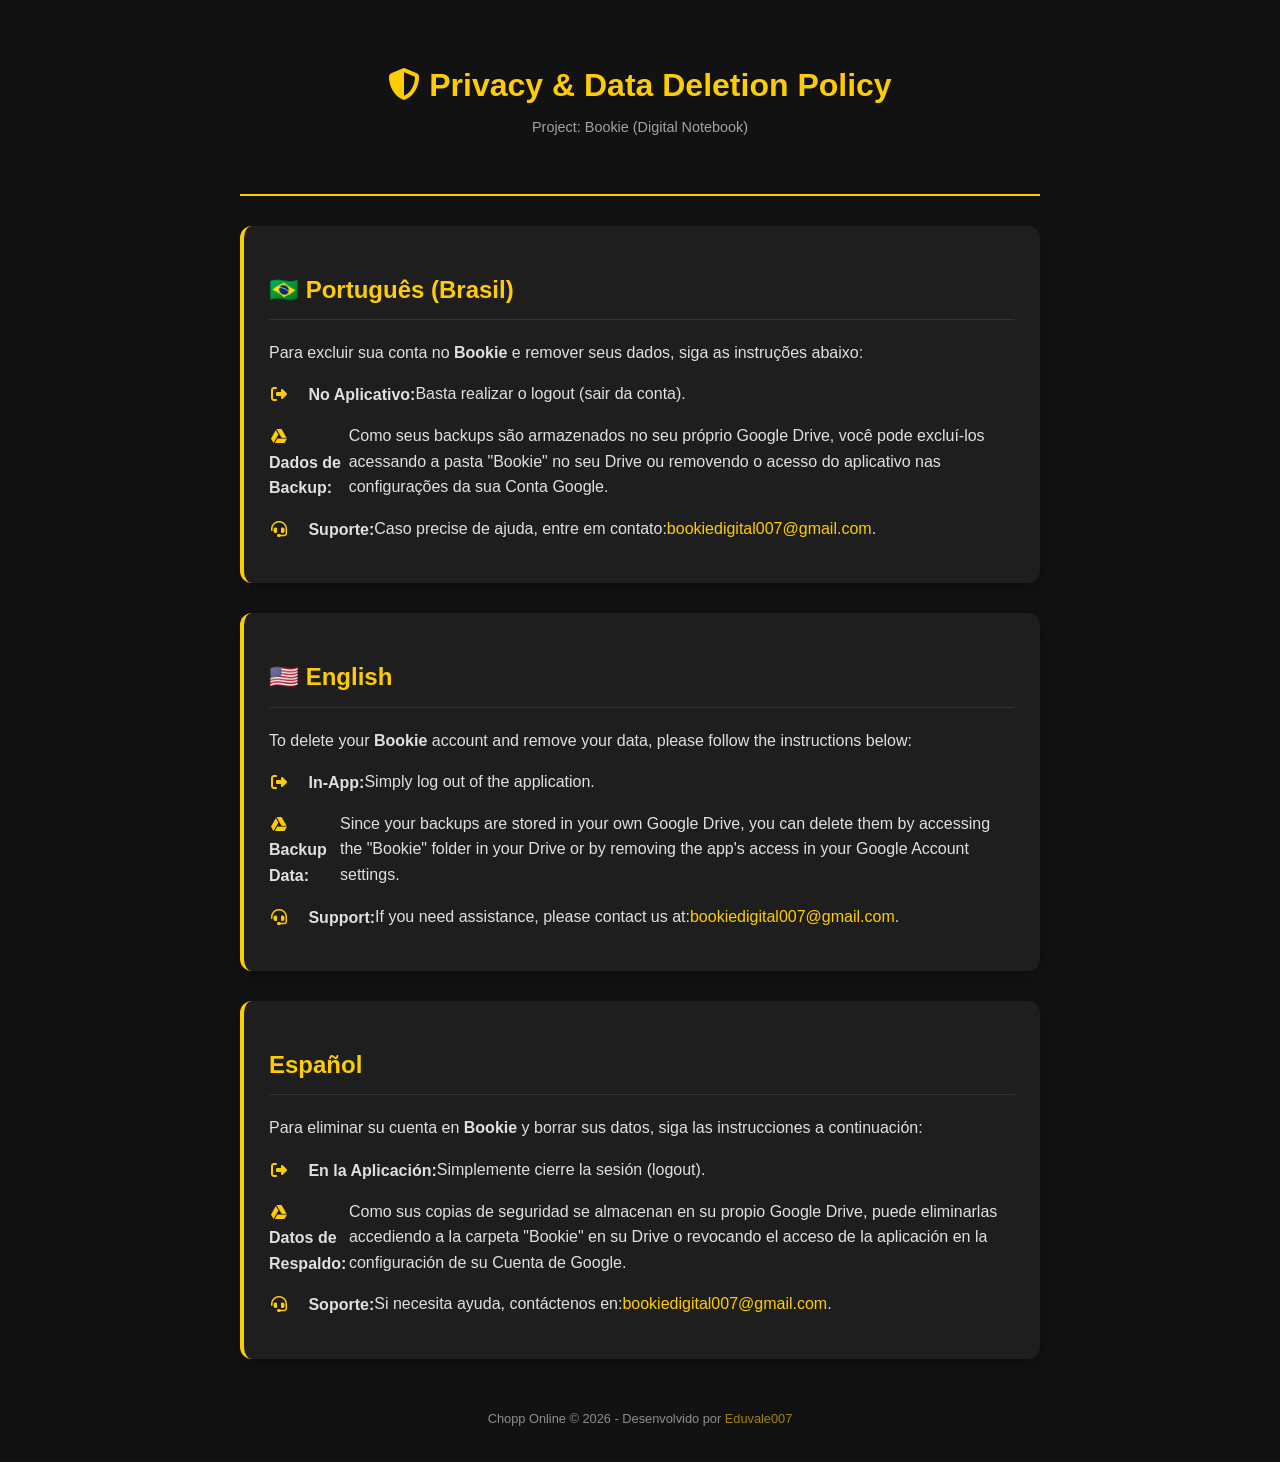
==== index.html @ 46455ee5 "first commit" ====
<!DOCTYPE html>
<html lang="pt-br">
<head>
    <meta charset="UTF-8">
    <meta name="viewport" content="width=device-width, initial-scale=1.0">
    <title>Privacy Policy - Bookie</title>
    <link rel="stylesheet" href="style.css">
    <link rel="stylesheet" href="https://cdnjs.cloudflare.com/ajax/libs/font-awesome/6.5.1/css/all.min.css">
</head>
<body>
    <div class="container">
        <header>
            <h1><i class="fa-solid fa-shield-halved"></i> Privacy & Data Deletion Policy</h1>
            <p class="app-name">Project: Bookie (Digital Notebook)</p>
        </header>

        <main>
            <section class="policy-box">
                <h2><span class="flag">🇧🇷</span> Português (Brasil)</h2>
                <p>Para excluir sua conta no <strong>Bookie</strong> e remover seus dados, siga as instruções abaixo:</p>
                <ul>
                    <li><strong><i class="fa-solid fa-right-from-bracket"></i> No Aplicativo:</strong> Basta realizar o logout (sair da conta).</li>
                    <li><strong><i class="fa-brands fa-google-drive"></i> Dados de Backup:</strong> Como seus backups são armazenados no seu próprio Google Drive, você pode excluí-los acessando a pasta "Bookie" no seu Drive ou removendo o acesso do aplicativo nas configurações da sua Conta Google.</li>
                    <li><strong><i class="fa-solid fa-headset"></i> Suporte:</strong> Caso precise de ajuda, entre em contato: <a href="mailto:bookiedigital007@gmail.com">bookiedigital007@gmail.com</a>.</li>
                </ul>
            </section>

            <section class="policy-box">
                <h2><span class="flag">🇺🇸</span> English</h2>
                <p>To delete your <strong>Bookie</strong> account and remove your data, please follow the instructions below:</p>
                <ul>
                    <li><strong><i class="fa-solid fa-right-from-bracket"></i> In-App:</strong> Simply log out of the application.</li>
                    <li><strong><i class="fa-brands fa-google-drive"></i> Backup Data:</strong> Since your backups are stored in your own Google Drive, you can delete them by accessing the "Bookie" folder in your Drive or by removing the app's access in your Google Account settings.</li>
                    <li><strong><i class="fa-solid fa-headset"></i> Support:</strong> If you need assistance, please contact us at: <a href="mailto:bookiedigital007@gmail.com">bookiedigital007@gmail.com</a>.</li>
                </ul>
            </section>

            <section class="policy-box">
                <h2><span class="flag">Español</h2>
                <p>Para eliminar su cuenta en <strong>Bookie</strong> y borrar sus datos, siga las instrucciones a continuación:</p>
                <ul>
                    <li><strong><i class="fa-solid fa-right-from-bracket"></i> En la Aplicación:</strong> Simplemente cierre la sesión (logout).</li>
                    <li><strong><i class="fa-brands fa-google-drive"></i> Datos de Respaldo:</strong> Como sus copias de seguridad se almacenan en su propio Google Drive, puede eliminarlas accediendo a la carpeta "Bookie" en su Drive o revocando el acceso de la aplicación en la configuración de su Cuenta de Google.</li>
                    <li><strong><i class="fa-solid fa-headset"></i> Soporte:</strong> Si necesita ayuda, contáctenos en: <a href="mailto:bookiedigital007@gmail.com">bookiedigital007@gmail.com</a>.</li>
                </ul>
            </section>
        </main>

        <footer>
            <p>Chopp Online &copy; 2026 - Desenvolvido por <a href="https://eduvale007.github.io/portfolio-online/">Eduvale007</a></p>
        </footer>
    </div>
</body>
</html>
---- style.css ----
:root {
    --primary-color: #ffcc00; /* Amarelo do tema Chopp Online */
    --bg-color: #121212;
    --box-bg: #1e1e1e;
    --text-color: #e0e0e0;
}

body {
    font-family: 'Segoe UI', Tahoma, Geneva, Verdana, sans-serif;
    background-color: var(--bg-color);
    color: var(--text-color);
    line-height: 1.6;
    margin: 0;
    padding: 20px;
}

.container {
    max-width: 800px;
    margin: 0 auto;
}

header {
    text-align: center;
    padding: 40px 0;
    border-bottom: 2px solid var(--primary-color);
    margin-bottom: 30px;
}

h1 {
    color: var(--primary-color);
    margin: 0;
}

.app-name {
    font-size: 0.9em;
    opacity: 0.7;
    margin-top: 5px;
}

.policy-box {
    background-color: var(--box-bg);
    padding: 25px;
    border-radius: 12px;
    margin-bottom: 30px;
    border-left: 4px solid var(--primary-color);
    box-shadow: 0 4px 15px rgba(0,0,0,0.3);
}

h2 {
    color: var(--primary-color);
    border-bottom: 1px solid #333;
    padding-bottom: 10px;
}

ul {
    list-style: none;
    padding: 0;
}

ul li {
    margin-bottom: 15px;
    display: flex;
    align-items: flex-start;
}

ul li i {
    color: var(--primary-color);
    margin-right: 15px;
    margin-top: 5px;
    width: 20px;
    text-align: center;
}

a {
    color: var(--primary-color);
    text-decoration: none;
}

a:hover {
    text-decoration: underline;
}

footer {
    text-align: center;
    margin-top: 50px;
    font-size: 0.8em;
    opacity: 0.6;
}

/* Responsividade para celulares */
@media (max-width: 600px) {
    body { padding: 10px; }
    .policy-box { padding: 15px; }
}
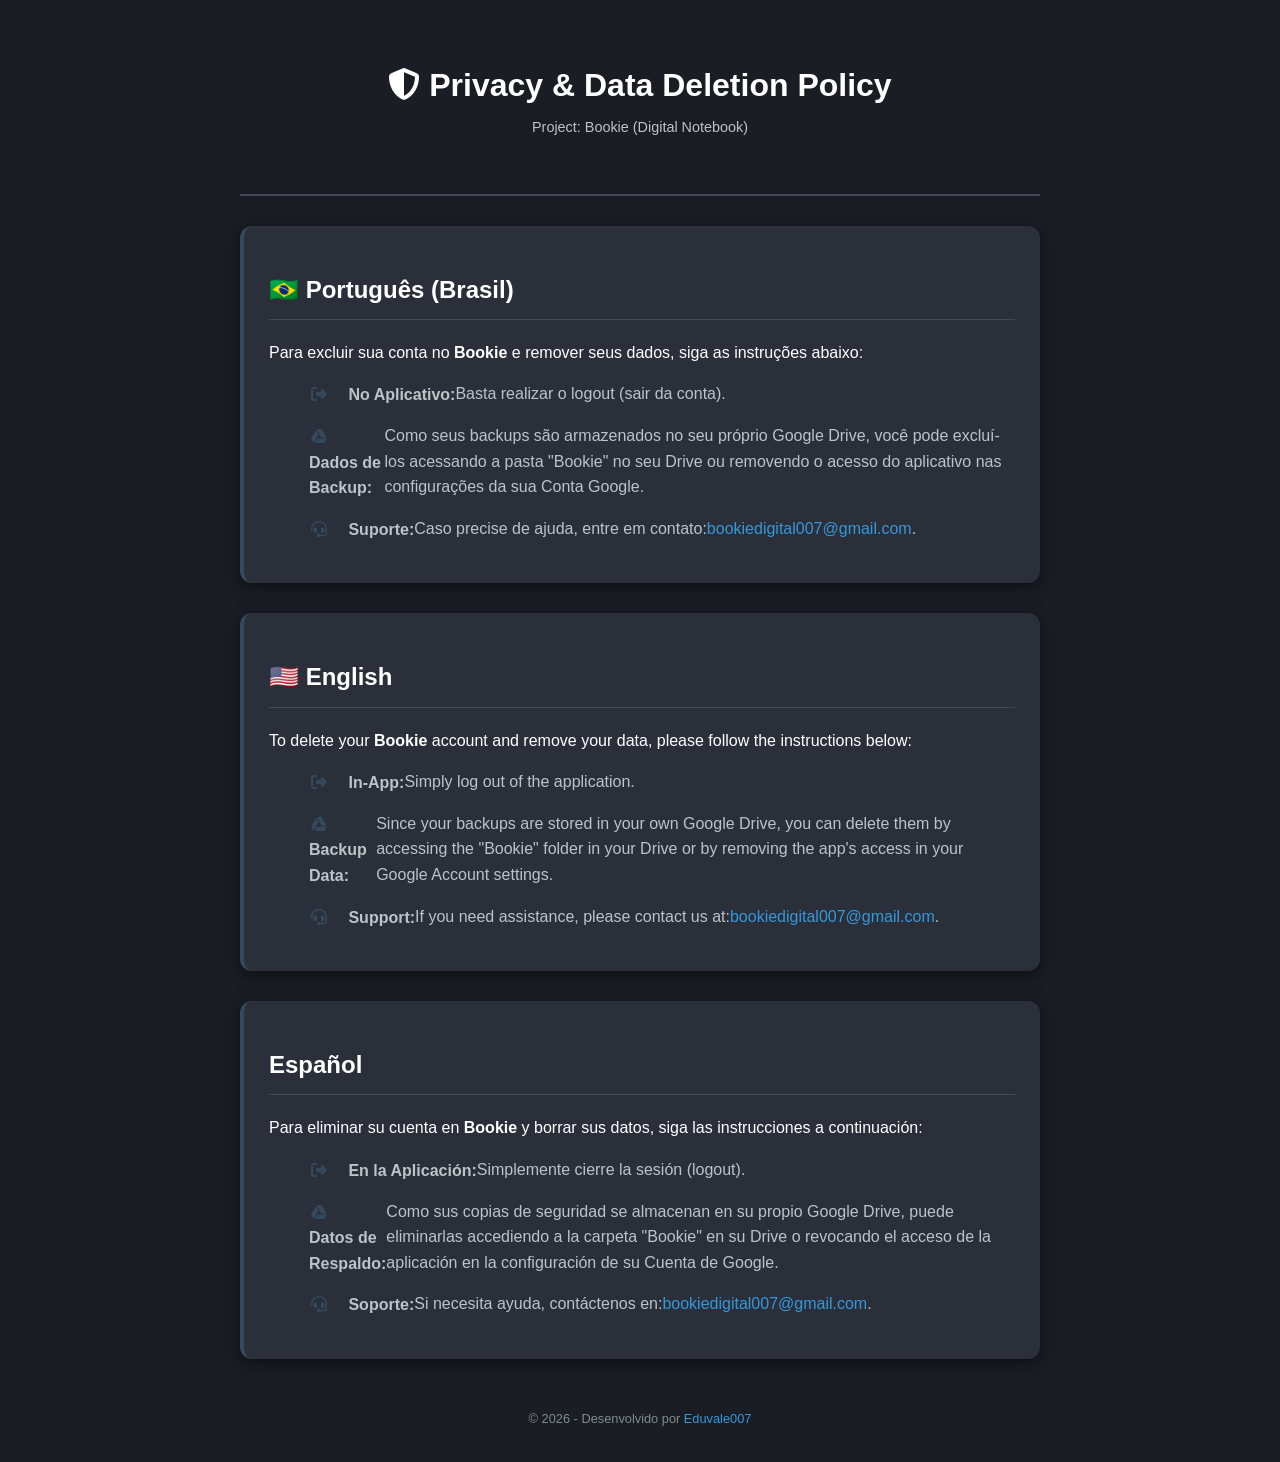
==== commit a4e8cc46: "Fix footer copyright paragraph formatting" ====
--- a/index.html
+++ b/index.html
@@ -47,8 +47,8 @@
         </main>
 
         <footer>
-            <p>Chopp Online &copy; 2026 - Desenvolvido por <a href="https://eduvale007.github.io/portfolio-online/">Eduvale007</a></p>
+            <p> &copy; 2026 - Desenvolvido por <a href="https://eduvale007.github.io/portfolio-online/">Eduvale007</a></p>
         </footer>
     </div>
 </body>
-</html>+</html>
--- a/style.css
+++ b/style.css
@@ -1,14 +1,21 @@
 :root {
-    --primary-color: #ffcc00; /* Amarelo do tema Chopp Online */
-    --bg-color: #121212;
-    --box-bg: #1e1e1e;
-    --text-color: #e0e0e0;
+    /* Usando bgHover/bgTag para o destaque (Primary) e as outras para estrutura */
+    --primary-color: #34495E; /* Baseado no bgTag para um destaque sóbrio */
+    --accent-color: #2C3E50;  /* Baseado no bgHover */
+    --bg-color: #1A1D24;      /* bgBody */
+    --box-bg: #2B2F3A;        /* bgSurface */
+    --border-color: #444957;  /* borderColor */
+    
+    /* Cores de Texto */
+    --text-main: #FFFFFF;     /* textPrimary */
+    --text-muted: #BDC3C7;    /* textSecondary */
+    --text-dimmed: #7F8C8D;   /* textMuted */
 }
 
 body {
     font-family: 'Segoe UI', Tahoma, Geneva, Verdana, sans-serif;
     background-color: var(--bg-color);
-    color: var(--text-color);
+    color: var(--text-main);
     line-height: 1.6;
     margin: 0;
     padding: 20px;
@@ -22,18 +29,18 @@
 header {
     text-align: center;
     padding: 40px 0;
-    border-bottom: 2px solid var(--primary-color);
+    border-bottom: 2px solid var(--border-color);
     margin-bottom: 30px;
 }
 
 h1 {
-    color: var(--primary-color);
+    color: var(--text-main);
     margin: 0;
 }
 
 .app-name {
     font-size: 0.9em;
-    opacity: 0.7;
+    color: var(--text-muted); /* Usando textSecondary */
     margin-top: 5px;
 }
 
@@ -43,24 +50,20 @@
     border-radius: 12px;
     margin-bottom: 30px;
     border-left: 4px solid var(--primary-color);
-    box-shadow: 0 4px 15px rgba(0,0,0,0.3);
+    box-shadow: 0 4px 15px rgba(0,0,0,0.5);
 }
 
 h2 {
-    color: var(--primary-color);
-    border-bottom: 1px solid #333;
+    color: var(--text-main);
+    border-bottom: 1px solid var(--border-color);
     padding-bottom: 10px;
-}
-
-ul {
-    list-style: none;
-    padding: 0;
 }
 
 ul li {
     margin-bottom: 15px;
     display: flex;
     align-items: flex-start;
+    color: var(--text-muted);
 }
 
 ul li i {
@@ -72,11 +75,13 @@
 }
 
 a {
-    color: var(--primary-color);
+    color: #3498DB; /* Um tom de azul para links que combine com o tema dark */
     text-decoration: none;
+    transition: color 0.3s ease;
 }
 
 a:hover {
+    color: var(--text-main);
     text-decoration: underline;
 }
 
@@ -84,11 +89,11 @@
     text-align: center;
     margin-top: 50px;
     font-size: 0.8em;
-    opacity: 0.6;
+    color: var(--text-dimmed); /* textMuted */
 }
 
 /* Responsividade para celulares */
 @media (max-width: 600px) {
     body { padding: 10px; }
     .policy-box { padding: 15px; }
-}+}
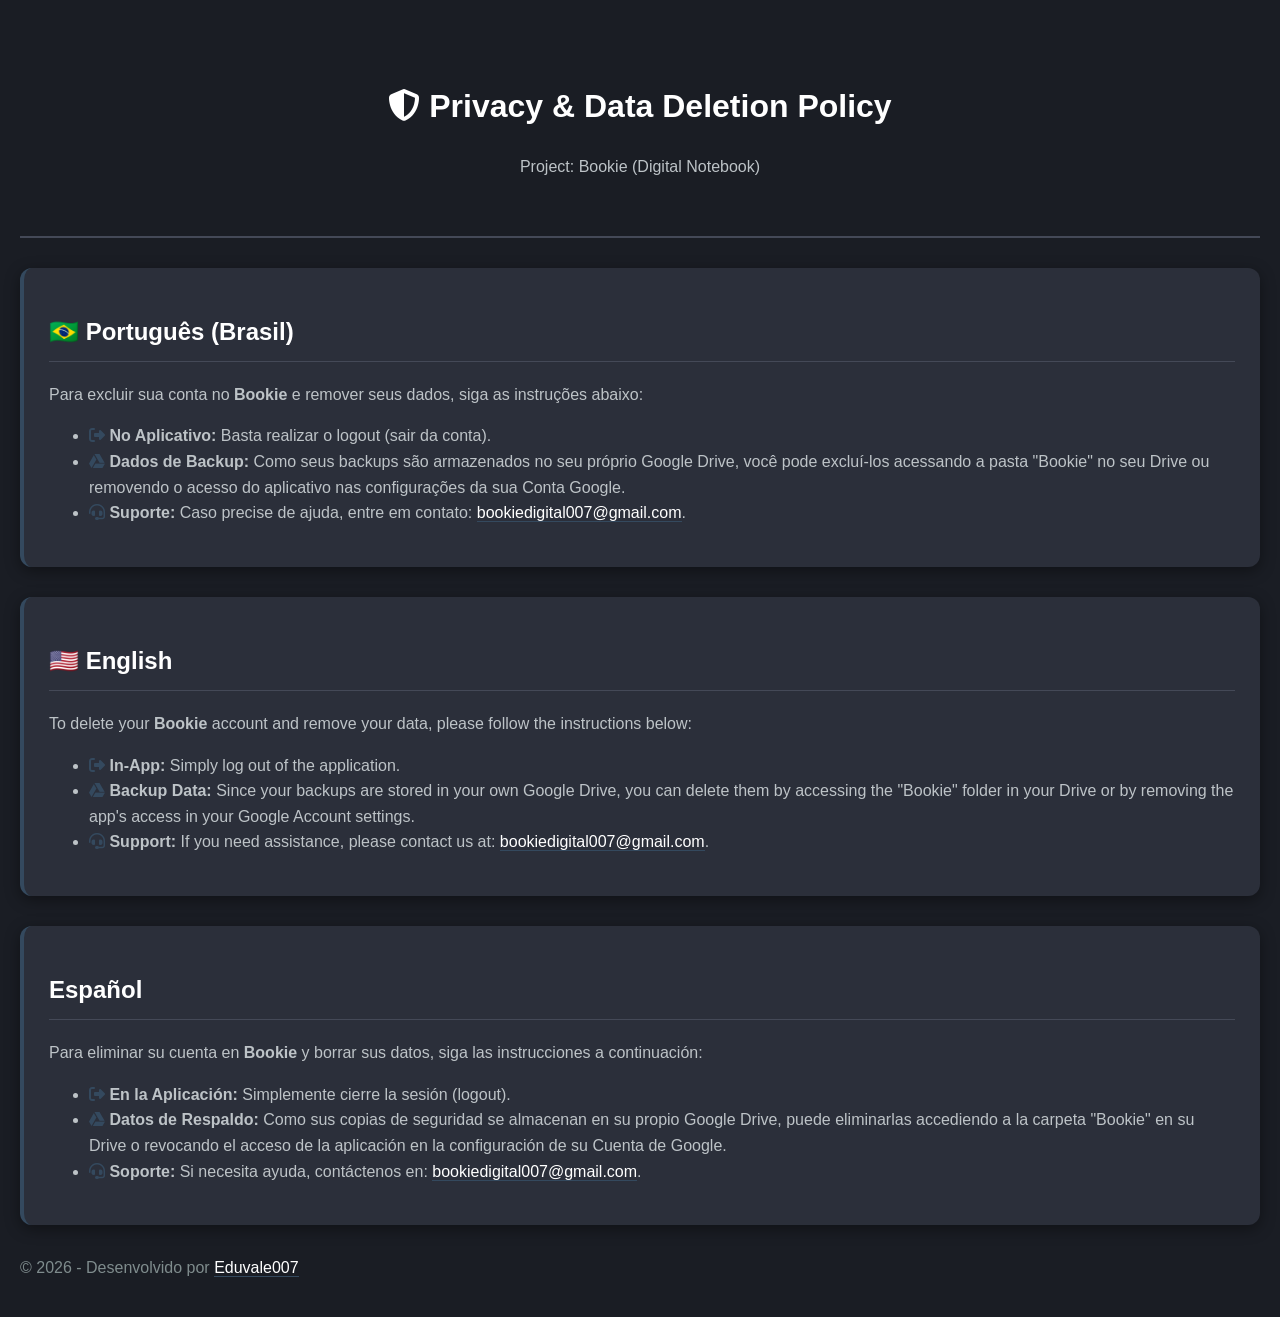
==== commit b5599052: "Fix footer copyright paragraph formatting" ====
--- a/index.html
+++ b/index.html
@@ -47,7 +47,7 @@
         </main>
 
         <footer>
-            <p> &copy; 2026 - Desenvolvido por <a href="https://eduvale007.github.io/portfolio-online/">Eduvale007</a></p>
+            <p>&copy; 2026 - Desenvolvido por <a href="https://eduvale007.github.io/portfolio-online/">Eduvale007</a></p>
         </footer>
     </div>
 </body>
--- a/style.css
+++ b/style.css
@@ -1,99 +1,65 @@
 :root {
-    /* Usando bgHover/bgTag para o destaque (Primary) e as outras para estrutura */
-    --primary-color: #34495E; /* Baseado no bgTag para um destaque sóbrio */
-    --accent-color: #2C3E50;  /* Baseado no bgHover */
-    --bg-color: #1A1D24;      /* bgBody */
-    --box-bg: #2B2F3A;        /* bgSurface */
+    /* --- SEU MAPEAMENTO DE CORES --- */
+    --bg-body: #1A1D24;       /* bgBody */
+    --bg-sidebar: #1A2533;    /* bgSidebar */
+    --bg-surface: #2B2F3A;    /* bgSurface */
+    --bg-hover: #2C3E50;      /* bgHover */
+    --bg-tag: #34495E;        /* bgTag */
     --border-color: #444957;  /* borderColor */
     
-    /* Cores de Texto */
-    --text-main: #FFFFFF;     /* textPrimary */
-    --text-muted: #BDC3C7;    /* textSecondary */
-    --text-dimmed: #7F8C8D;   /* textMuted */
+    /* --- TEXTOS --- */
+    --text-primary: #FFFFFF;      /* textPrimary */
+    --text-secondary: #BDC3C7;    /* textSecondary */
+    --text-muted: #7F8C8D;        /* textMuted */
+    
+    /* Substituindo o Amarelo pelo tom de destaque da sua paleta */
+    --accent-color: var(--bg-tag); 
 }
 
 body {
     font-family: 'Segoe UI', Tahoma, Geneva, Verdana, sans-serif;
-    background-color: var(--bg-color);
-    color: var(--text-main);
+    background-color: var(--bg-body);
+    color: var(--text-secondary); /* Texto padrão levemente cinza */
     line-height: 1.6;
     margin: 0;
     padding: 20px;
 }
 
-.container {
-    max-width: 800px;
-    margin: 0 auto;
-}
-
 header {
     text-align: center;
     padding: 40px 0;
-    border-bottom: 2px solid var(--border-color);
+    border-bottom: 2px solid var(--border-color); /* Sai o amarelo, entra sua borda */
     margin-bottom: 30px;
 }
 
-h1 {
-    color: var(--text-main);
-    margin: 0;
-}
-
-.app-name {
-    font-size: 0.9em;
-    color: var(--text-muted); /* Usando textSecondary */
-    margin-top: 5px;
+h1, h2 {
+    color: var(--text-primary); /* Títulos em branco puro */
 }
 
 .policy-box {
-    background-color: var(--box-bg);
+    background-color: var(--bg-surface); /* Cinza médio da sua paleta */
     padding: 25px;
     border-radius: 12px;
     margin-bottom: 30px;
-    border-left: 4px solid var(--primary-color);
-    box-shadow: 0 4px 15px rgba(0,0,0,0.5);
+    border-left: 4px solid var(--accent-color); /* Destaque lateral com bgTag */
+    box-shadow: 0 4px 15px rgba(0,0,0,0.4);
 }
 
 h2 {
-    color: var(--text-main);
     border-bottom: 1px solid var(--border-color);
     padding-bottom: 10px;
 }
 
-ul li {
-    margin-bottom: 15px;
-    display: flex;
-    align-items: flex-start;
-    color: var(--text-muted);
-}
-
 ul li i {
-    color: var(--primary-color);
-    margin-right: 15px;
-    margin-top: 5px;
-    width: 20px;
-    text-align: center;
+    color: var(--accent-color); /* Ícones agora usam o tom bgTag */
 }
 
 a {
-    color: #3498DB; /* Um tom de azul para links que combine com o tema dark */
+    color: var(--text-primary);
+    border-bottom: 1px solid var(--accent-color);
     text-decoration: none;
-    transition: color 0.3s ease;
-}
-
-a:hover {
-    color: var(--text-main);
-    text-decoration: underline;
 }
 
 footer {
-    text-align: center;
-    margin-top: 50px;
-    font-size: 0.8em;
-    color: var(--text-dimmed); /* textMuted */
+    color: var(--text-muted);
 }
-
-/* Responsividade para celulares */
-@media (max-width: 600px) {
-    body { padding: 10px; }
-    .policy-box { padding: 15px; }
-}
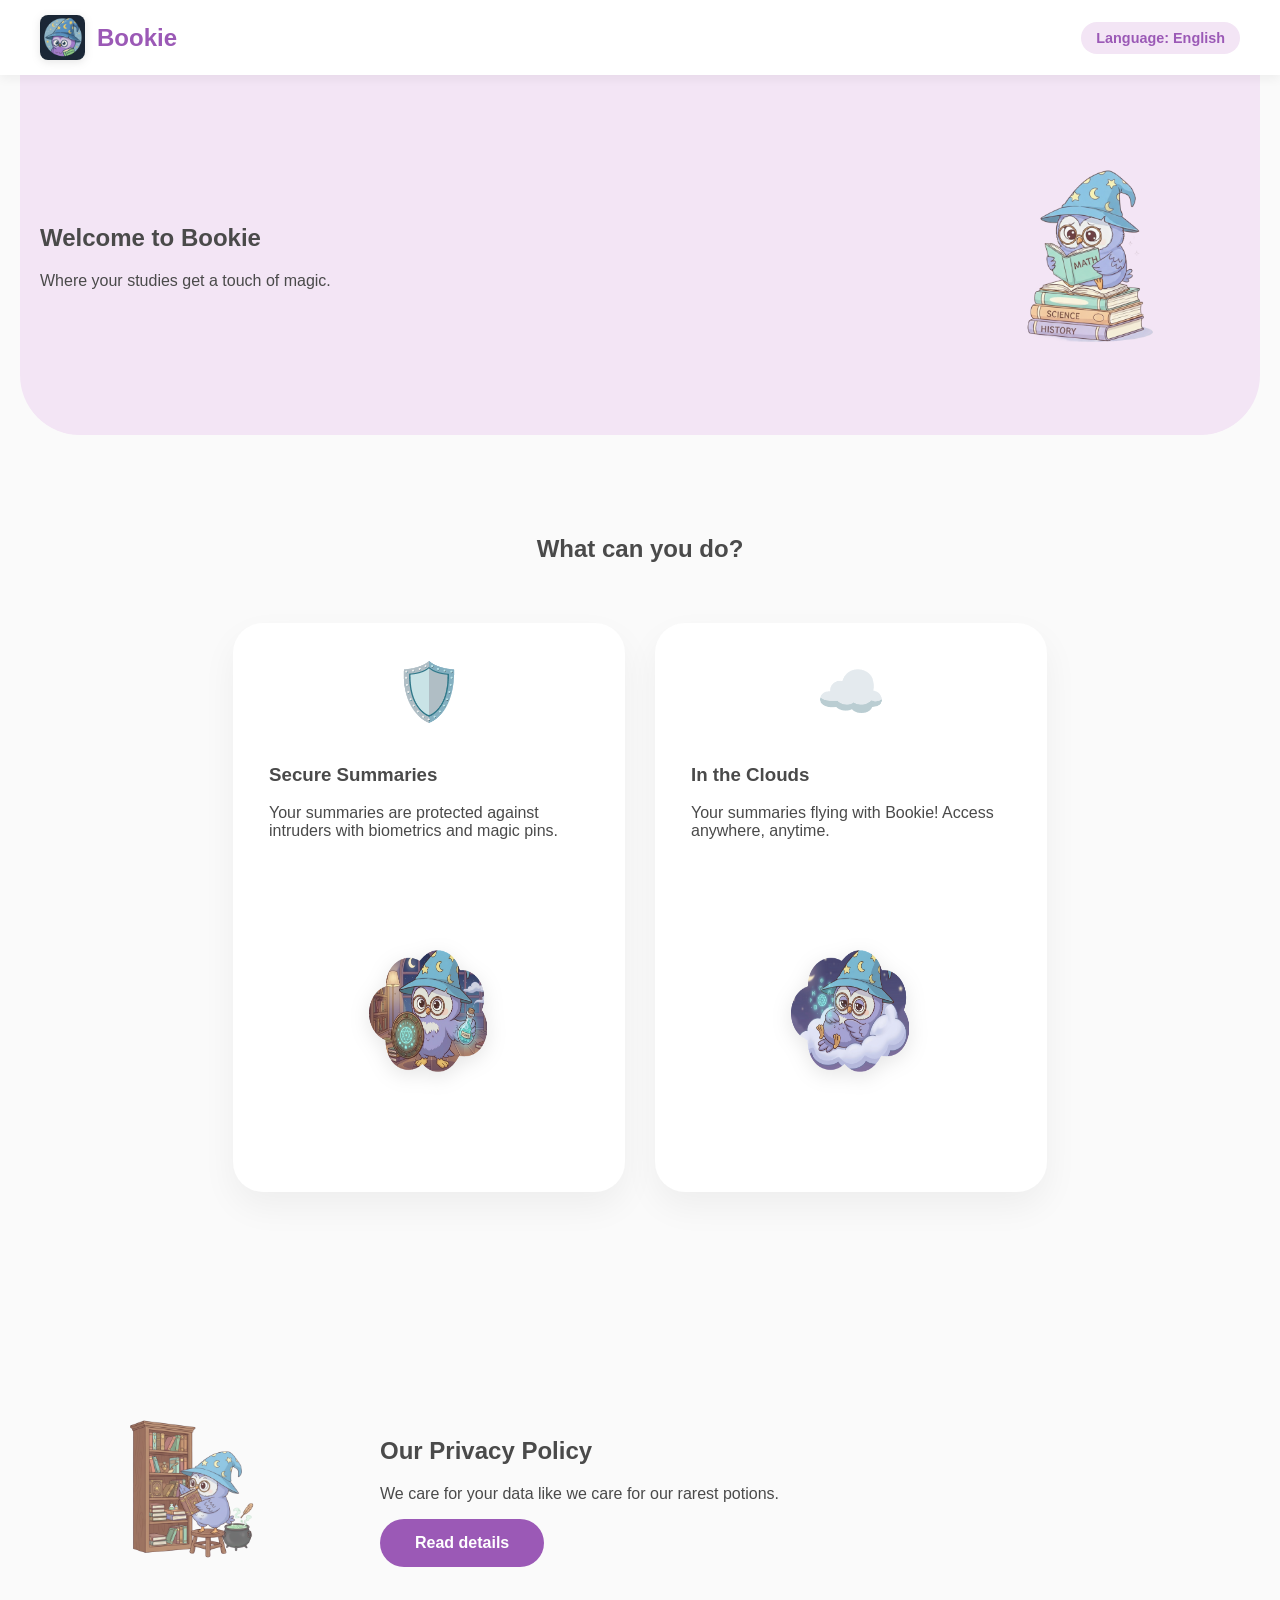
==== commit 630ed7fb: "att geral" ====
--- a/index.html
+++ b/index.html
@@ -3,52 +3,88 @@
 <head>
     <meta charset="UTF-8">
     <meta name="viewport" content="width=device-width, initial-scale=1.0">
-    <title>Privacy Policy - Bookie</title>
+    <title>Bookie</title>
     <link rel="stylesheet" href="style.css">
-    <link rel="stylesheet" href="https://cdnjs.cloudflare.com/ajax/libs/font-awesome/6.5.1/css/all.min.css">
+    <link rel="stylesheet" href="https://cdnjs.cloudflare.com/ajax/libs/font-awesome/6.0.0/css/all.min.css">
 </head>
 <body>
-    <div class="container">
-        <header>
-            <h1><i class="fa-solid fa-shield-halved"></i> Privacy & Data Deletion Policy</h1>
-            <p class="app-name">Project: Bookie (Digital Notebook)</p>
-        </header>
 
-        <main>
-            <section class="policy-box">
-                <h2><span class="flag">🇧🇷</span> Português (Brasil)</h2>
-                <p>Para excluir sua conta no <strong>Bookie</strong> e remover seus dados, siga as instruções abaixo:</p>
+ <header>
+    <a href="#" class="logo-link">
+        <div class="logo-container">
+            <img src="images/icon.png" alt="Bookie Logo" class="logo-img">
+            <span class="logo-text">Bookie</span>
+        </div>
+    </a>
+    <nav>
+        <span id="lang-indicator" class="badge">Detectando idioma...</span>
+    </nav>
+</header>
+
+    <main>
+        <section class="hero container-flex">
+            <div class="text-content">
+                <h1 data-i18n="welcome_title">Bem-vindo ao Bookie</h1>
+                <p data-i18n="welcome_subtitle">Onde seus estudos ganham um toque de magia.</p>
+            </div>
+            <div class="mascot-container">
+                <img src="images/bookie-welcome.png" alt="Bookie" class="mascot-img">
+            </div>
+        </section>
+
+        <section class="features">
+            <h2 data-i18n="features_title">O que é possível fazer?</h2>
+            <div class="grid">
+                <div class="card container-flex-vertical">
+                    <span class="icon">🛡️</span>
+                    <div class="text-content">
+                        <h3 data-i18n="security_title">Resumos Seguros</h3>
+                        <p data-i18n="security_desc">Seus resumos estão protegidos contra invasores com biometria e pins mágicos.</p>
+                    </div>
+                    <div class="mascot-container">
+                        <img src="images/bookie-shild.png" alt="Bookie Guarda" class="mascot-img-small">
+                    </div>
+                </div>
+                <div class="card container-flex-vertical">
+                    <span class="icon">☁️</span>
+                    <div class="text-content">
+                        <h3 data-i18n="cloud_title">Nas Nuvens</h3>
+                        <p data-i18n="cloud_desc">Seus resumos voando com o Bookie! Acesse de qualquer lugar.</p>
+                    </div>
+                    <div class="mascot-container">
+                        <img src="images/bookie-cloud.png" alt="Bookie Voando" class="mascot-img-small">
+                    </div>
+                </div>
+            </div>
+        </section>
+
+        <section class="privacy container-flex reverse">
+            <div class="text-content">
+                <h2 data-i18n="privacy_title">Nossa Política de Privacidade</h2>
+                <p data-i18n="privacy_desc">Cuidamos dos seus dados como cuidamos das nossas poções mais raras.</p>
+                <a href="#" id="open-privacy" class="btn" data-i18n="privacy_btn">Ler detalhes</a>
+            </div>
+            <div class="mascot-container">
+                <img src="images/bookie-lendo.png" alt="Bookie Poção" class="mascot-img">
+            </div>
+        </section>
+    </main>
+
+    <div id="privacy-modal" class="modal">
+        <div class="modal-content policy-box">
+            <span class="close-btn">&times;</span>
+            <div class="text-content">
+                <h2><span class="flag" id="flag-icon">🇧🇷</span> <span data-i18n="policy_lang">Português</span></h2>
+                <p data-i18n="delete_account_instr">Para excluir sua conta e remover seus dados, siga as instruções:</p>
                 <ul>
-                    <li><strong><i class="fa-solid fa-right-from-bracket"></i> No Aplicativo:</strong> Basta realizar o logout (sair da conta).</li>
-                    <li><strong><i class="fa-brands fa-google-drive"></i> Dados de Backup:</strong> Como seus backups são armazenados no seu próprio Google Drive, você pode excluí-los acessando a pasta "Bookie" no seu Drive ou removendo o acesso do aplicativo nas configurações da sua Conta Google.</li>
-                    <li><strong><i class="fa-solid fa-headset"></i> Suporte:</strong> Caso precise de ajuda, entre em contato: <a href="mailto:bookiedigital007@gmail.com">bookiedigital007@gmail.com</a>.</li>
+                    <li><i class="fa-solid fa-right-from-bracket"></i> <strong data-i18n="app_label">App:</strong> <span data-i18n="app_desc">Faça logout.</span></li>
+                    <li><i class="fa-brands fa-google-drive"></i> <strong data-i18n="backup_label">Drive:</strong> <span data-i18n="backup_desc">Exclua a pasta 'Bookie'.</span></li>
+                    <li><i class="fa-solid fa-headset"></i> <strong data-i18n="support_label">Suporte:</strong> <a href="mailto:bookiedigital007@gmail.com">bookiedigital007@gmail.com</a></li>
                 </ul>
-            </section>
+            </div>
+        </div>
+    </div>
 
-            <section class="policy-box">
-                <h2><span class="flag">🇺🇸</span> English</h2>
-                <p>To delete your <strong>Bookie</strong> account and remove your data, please follow the instructions below:</p>
-                <ul>
-                    <li><strong><i class="fa-solid fa-right-from-bracket"></i> In-App:</strong> Simply log out of the application.</li>
-                    <li><strong><i class="fa-brands fa-google-drive"></i> Backup Data:</strong> Since your backups are stored in your own Google Drive, you can delete them by accessing the "Bookie" folder in your Drive or by removing the app's access in your Google Account settings.</li>
-                    <li><strong><i class="fa-solid fa-headset"></i> Support:</strong> If you need assistance, please contact us at: <a href="mailto:bookiedigital007@gmail.com">bookiedigital007@gmail.com</a>.</li>
-                </ul>
-            </section>
-
-            <section class="policy-box">
-                <h2><span class="flag">Español</h2>
-                <p>Para eliminar su cuenta en <strong>Bookie</strong> y borrar sus datos, siga las instrucciones a continuación:</p>
-                <ul>
-                    <li><strong><i class="fa-solid fa-right-from-bracket"></i> En la Aplicación:</strong> Simplemente cierre la sesión (logout).</li>
-                    <li><strong><i class="fa-brands fa-google-drive"></i> Datos de Respaldo:</strong> Como sus copias de seguridad se almacenan en su propio Google Drive, puede eliminarlas accediendo a la carpeta "Bookie" en su Drive o revocando el acceso de la aplicación en la configuración de su Cuenta de Google.</li>
-                    <li><strong><i class="fa-solid fa-headset"></i> Soporte:</strong> Si necesita ayuda, contáctenos en: <a href="mailto:bookiedigital007@gmail.com">bookiedigital007@gmail.com</a>.</li>
-                </ul>
-            </section>
-        </main>
-
-        <footer>
-            <p>&copy; 2026 - Desenvolvido por <a href="https://eduvale007.github.io/portfolio-online/">Eduvale007</a></p>
-        </footer>
-    </div>
+    <script src="script.js"></script>
 </body>
-</html>
+</html>
--- a/style.css
+++ b/style.css
@@ -1,65 +1,293 @@
 :root {
-    /* --- SEU MAPEAMENTO DE CORES --- */
-    --bg-body: #1A1D24;       /* bgBody */
-    --bg-sidebar: #1A2533;    /* bgSidebar */
-    --bg-surface: #2B2F3A;    /* bgSurface */
-    --bg-hover: #2C3E50;      /* bgHover */
-    --bg-tag: #34495E;        /* bgTag */
-    --border-color: #444957;  /* borderColor */
-    
-    /* --- TEXTOS --- */
-    --text-primary: #FFFFFF;      /* textPrimary */
-    --text-secondary: #BDC3C7;    /* textSecondary */
-    --text-muted: #7F8C8D;        /* textMuted */
-    
-    /* Substituindo o Amarelo pelo tom de destaque da sua paleta */
-    --accent-color: var(--bg-tag); 
+    --primary: #9b59b6;
+    --secondary: #f3e5f5;
+    --accent: #ffcb6b;
+    --text: #4a4a4a;
+    --white: #ffffff;
 }
 
 body {
     font-family: 'Segoe UI', Tahoma, Geneva, Verdana, sans-serif;
-    background-color: var(--bg-body);
-    color: var(--text-secondary); /* Texto padrão levemente cinza */
-    line-height: 1.6;
+    background-color: #fafafa;
+    color: var(--text);
     margin: 0;
-    padding: 20px;
-}
-
+    overflow-x: hidden;
+}
+
+/* --- Header & Logo (Correção Anti-Tremor) --- */
 header {
+    padding: 15px 40px;
+    display: flex;
+    justify-content: space-between;
+    align-items: center;
+    background: var(--white);
+    box-shadow: 0 4px 10px rgba(0,0,0,0.05);
+    position: sticky;
+    top: 0;
+    z-index: 100;
+    /* Apenas transições suaves que não tremem no scroll */
+    transition: background-color 0.3s ease, box-shadow 0.3s ease;
+    /* Melhora a performance de renderização */
+    will-change: transform;
+    backface-visibility: hidden;
+}
+
+.logo-link {
+    text-decoration: none;
+    color: inherit;
+    flex-shrink: 1;
+}
+
+.logo-container {
+    display: flex;
+    align-items: center;
+    gap: 12px;
+}
+
+.logo-img {
+    height: 45px;
+    width: auto;
+    object-fit: contain;
+    filter: drop-shadow(0 2px 4px rgba(0,0,0,0.1));
+    border-radius: 8px;
+    /* Transição suave para redimensionamento no mobile */
+    transition: height 0.2s ease-out;
+}
+
+.logo-text {
+    font-size: 1.5rem;
+    font-weight: bold;
+    color: var(--primary);
+}
+
+.badge {
+    background: var(--secondary);
+    color: var(--primary);
+    padding: 8px 15px;
+    border-radius: 20px;
+    font-size: 0.9rem;
+    font-weight: 600;
+    white-space: nowrap;
+}
+
+/* --- Layouts Base --- */
+.container-flex {
+    display: flex;
+    align-items: center;
+    justify-content: center;
+    gap: 40px;
+    padding: 80px 20px;
+    max-width: 1200px;
+    margin: 0 auto;
+}
+
+.container-flex.reverse { flex-direction: row-reverse; }
+
+.text-content { flex: 1; text-align: left; }
+
+section h1, section h2 { text-align: center; margin-bottom: 20px; }
+
+.hero .text-content h1, .hero .text-content p,
+.privacy .text-content h2, .privacy .text-content p { text-align: left; }
+
+/* --- Mascote --- */
+.mascot-container {
+    flex: 0 0 300px;
+    display: flex;
+    justify-content: center;
+}
+
+.mascot-img {
+    max-width: 100%;
+    height: 200px;
+    object-fit: contain;
+    animation: float 4s ease-in-out infinite;
+}
+
+.mascot-img-small {
+    max-width: 120px;
+    height: auto;
+    margin-top: 20px;
+    filter: drop-shadow(0 5px 10px rgba(0,0,0,0.1));
+}
+
+/* --- Seções Específicas --- */
+.hero { 
+    background: var(--secondary); 
+    border-radius: 0 0 60px 60px; 
+}
+
+.features { padding: 80px 20px; }
+
+.grid { 
+    display: flex; 
+    gap: 30px; 
+    justify-content: center; 
+    padding: 40px 0; 
+    flex-wrap: wrap; 
+}
+
+.card {
+    background: var(--white);
+    padding: 35px;
+    border-radius: 30px;
+    box-shadow: 0 15px 35px rgba(0,0,0,0.05);
+    width: 320px;
+    transition: transform 0.3s ease, border-color 0.3s ease;
+    border: 1px solid transparent;
+}
+
+.card:hover { 
+    transform: translateY(-15px); 
+    border-color: var(--secondary);
+}
+
+.card.container-flex-vertical {
+    display: flex;
+    flex-direction: column;
+    align-items: center;
     text-align: center;
-    padding: 40px 0;
-    border-bottom: 2px solid var(--border-color); /* Sai o amarelo, entra sua borda */
-    margin-bottom: 30px;
-}
-
-h1, h2 {
-    color: var(--text-primary); /* Títulos em branco puro */
-}
-
-.policy-box {
-    background-color: var(--bg-surface); /* Cinza médio da sua paleta */
-    padding: 25px;
-    border-radius: 12px;
-    margin-bottom: 30px;
-    border-left: 4px solid var(--accent-color); /* Destaque lateral com bgTag */
-    box-shadow: 0 4px 15px rgba(0,0,0,0.4);
-}
-
-h2 {
-    border-bottom: 1px solid var(--border-color);
-    padding-bottom: 10px;
-}
-
-ul li i {
-    color: var(--accent-color); /* Ícones agora usam o tom bgTag */
-}
-
-a {
-    color: var(--text-primary);
-    border-bottom: 1px solid var(--accent-color);
+}
+
+.icon { font-size: 3.5rem; margin-bottom: 20px; }
+
+/* --- Botões --- */
+.btn {
+    display: inline-block;
+    padding: 15px 35px;
+    background: var(--primary);
+    color: var(--white);
     text-decoration: none;
-}
-
-footer {
-    color: var(--text-muted);
-}
+    border-radius: 50px;
+    font-weight: bold;
+    transition: background 0.3s ease, transform 0.2s ease;
+}
+
+.btn:hover {
+    background: #8e44ad;
+    transform: scale(1.05);
+}
+
+/* --- Modal & Policy Box (Correção Mobile) --- */
+.modal {
+    display: none;
+    position: fixed;
+    z-index: 1001;
+    left: 0; top: 0;
+    width: 100%; height: 100%;
+    background-color: rgba(0, 0, 0, 0.6);
+    backdrop-filter: blur(8px);
+}
+
+.modal-content {
+    background-color: var(--white);
+    margin: 10% auto;
+    width: 90%;
+    max-width: 600px;
+    border-radius: 30px;
+    position: relative;
+    overflow-y: auto;
+    max-height: 85vh;
+    animation: slideUp 0.5s cubic-bezier(0.18, 0.89, 0.32, 1.28);
+}
+
+.policy-box { 
+    padding: 30px; 
+    text-align: left; 
+}
+
+.policy-box h2 { 
+    text-align: left; 
+    color: var(--primary); 
+    font-size: 1.4rem;
+    margin-bottom: 15px;
+}
+
+.policy-box ul { list-style: none; padding: 0; margin-top: 20px; }
+
+.policy-box li {
+    margin-bottom: 25px;
+    display: flex;
+    flex-direction: row;
+    align-items: flex-start;
+    gap: 15px;
+    line-height: 1.5;
+}
+
+.policy-box i { 
+    color: var(--primary); 
+    font-size: 1.2rem; 
+    min-width: 25px; 
+    margin-top: 4px;
+    text-align: center;
+}
+
+.close-btn {
+    position: absolute;
+    right: 20px; top: 15px;
+    font-size: 30px;
+    cursor: pointer;
+    color: #bbb;
+    z-index: 10;
+}
+
+/* --- Animações --- */
+@keyframes float {
+    0%, 100% { transform: translateY(0); }
+    50% { transform: translateY(-15px); }
+}
+
+@keyframes slideUp {
+    from { transform: translateY(100px); opacity: 0; }
+    to { transform: translateY(0); opacity: 1; }
+}
+
+/* --- Responsividade & Correção de Bugs --- */
+@media (max-width: 768px) {
+    header { padding: 15px 20px; }
+    
+    .container-flex, .container-flex.reverse {
+        flex-direction: column-reverse;
+        text-align: center;
+        padding: 40px 20px;
+    }
+
+    .hero .text-content h1, .hero .text-content p,
+    .privacy .text-content h2, .privacy .text-content p { text-align: center; }
+
+    .mascot-container { flex: 0 0 auto; margin-bottom: 30px; }
+    .mascot-img { height: 180px; }
+}
+
+@media (max-width: 480px) {
+    .policy-box { padding: 25px 20px; }
+    .policy-box h2 { font-size: 1.2rem; }
+    .policy-box li { font-size: 0.95rem; gap: 10px; }
+    .modal-content { margin: 15% auto; width: 92%; }
+}
+
+@media (max-width: 400px) {
+    header {
+        padding: 10px 15px;
+        gap: 10px;
+        position: fixed; /* Fixed costuma ser mais estável que sticky no mobile */
+        width: 100%;
+        box-sizing: border-box;
+    }
+
+    .logo-img { height: 35px; }
+    .logo-text { font-size: 1.2rem; }
+    
+    .badge {
+        font-size: 0.75rem;
+        padding: 6px 12px;
+    }
+    
+    /* Compensação para o header fixed não cobrir o topo da página */
+    body { padding-top: 60px; }
+}
+
+@media (max-width: 330px) {
+    header { flex-direction: column; gap: 8px; }
+    body { padding-top: 90px; }
+}
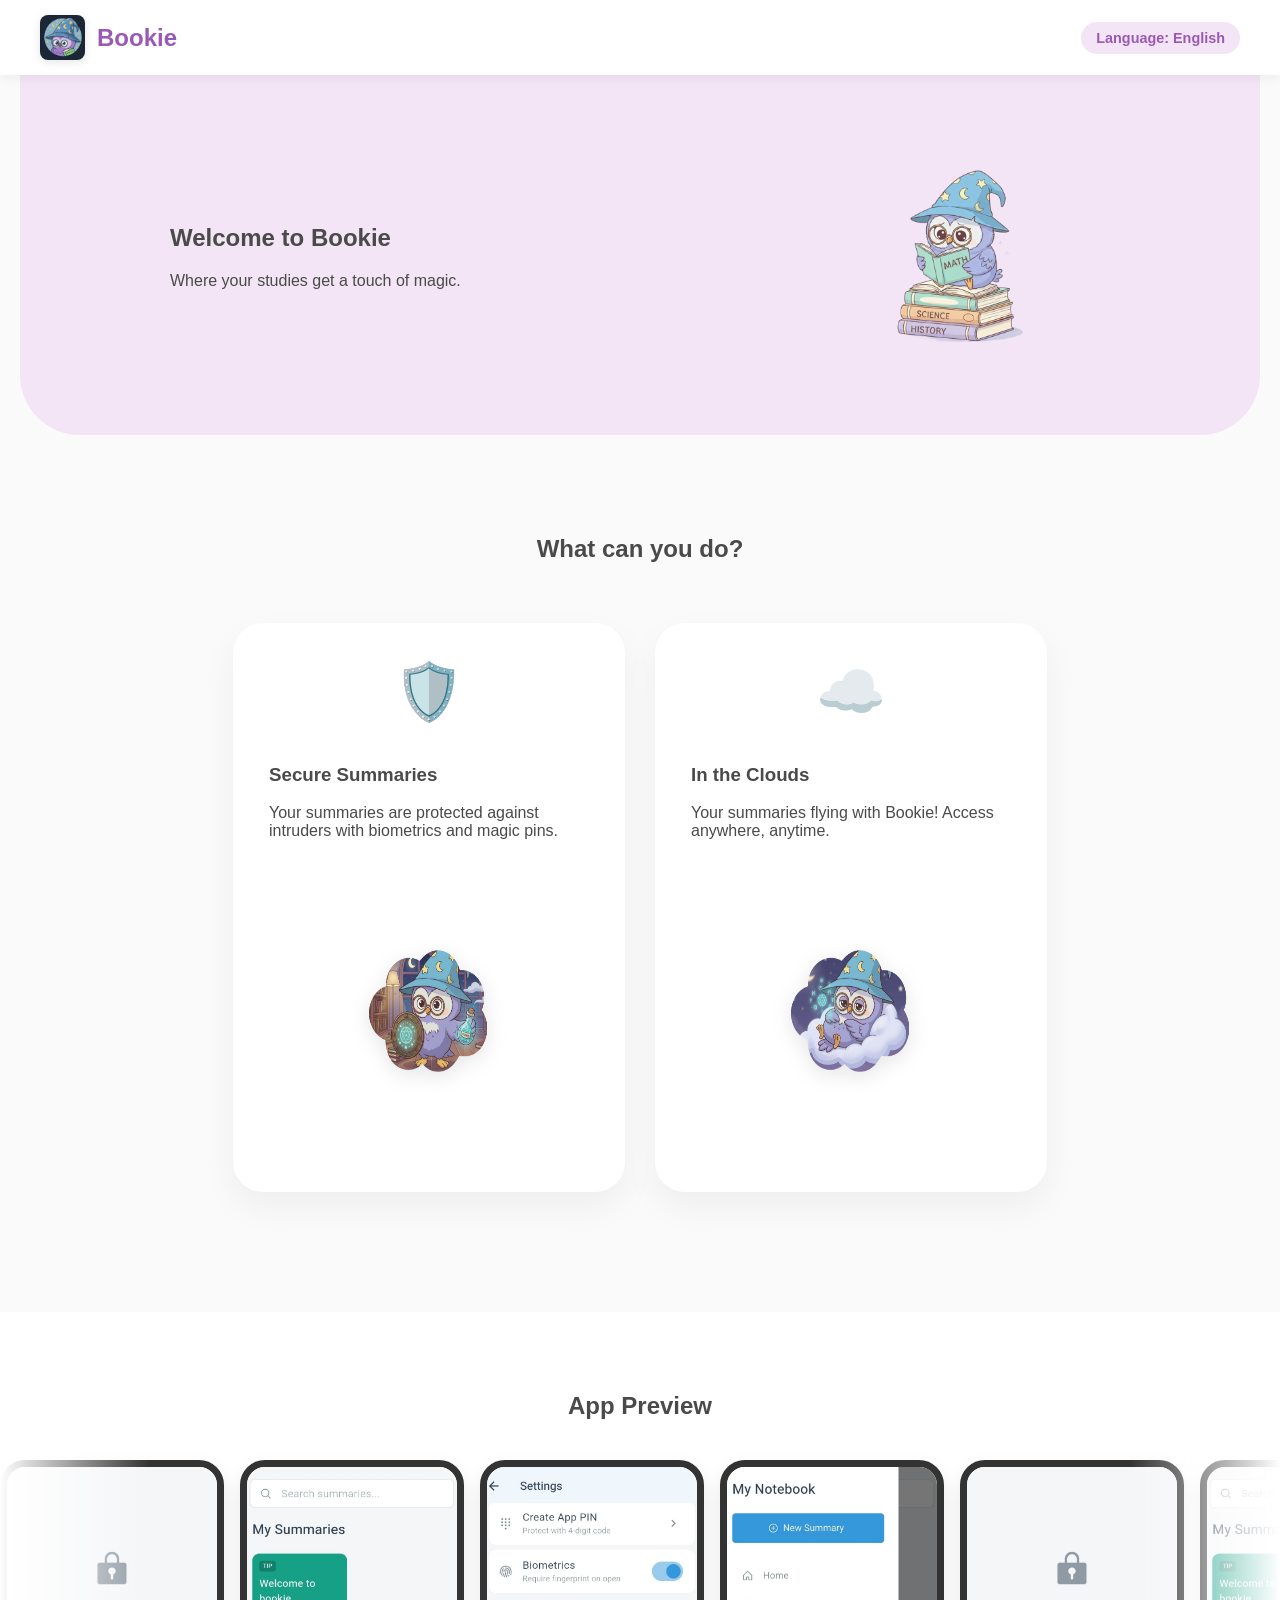
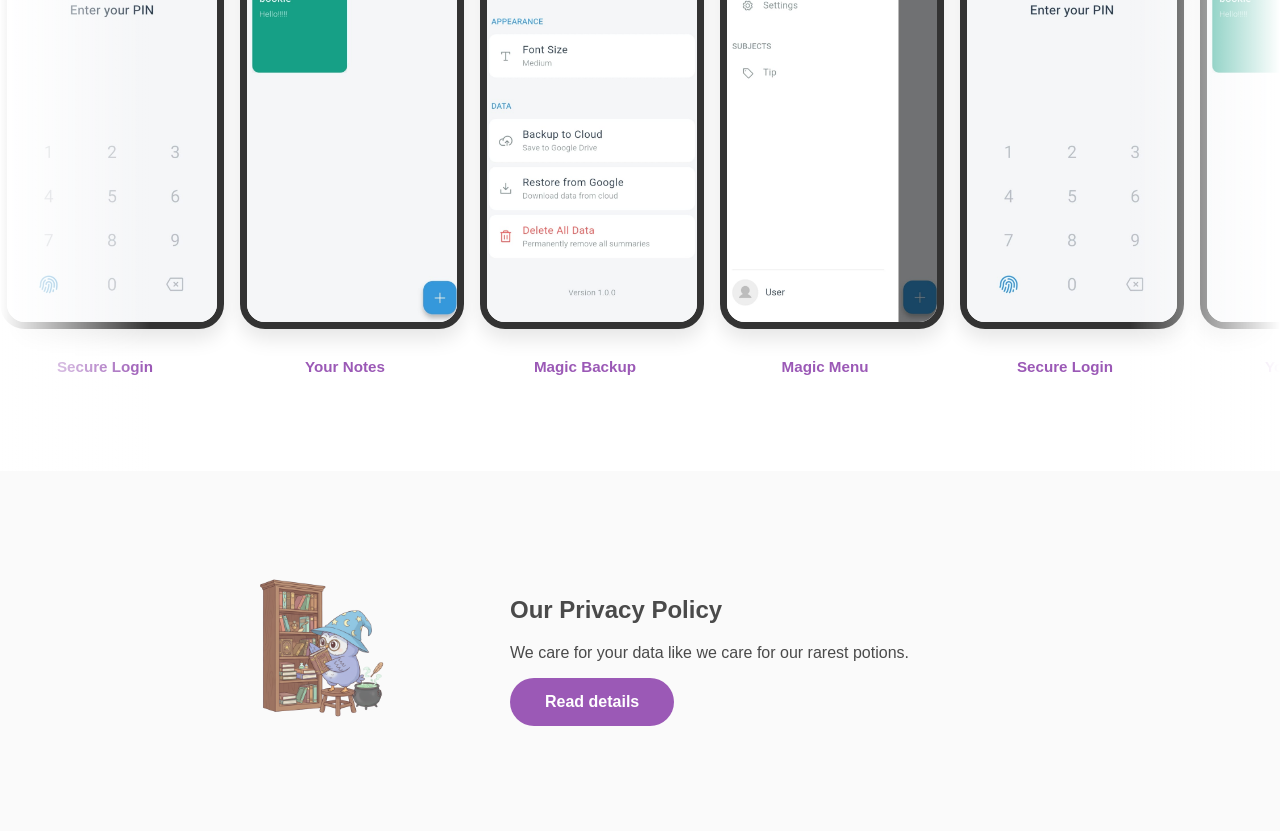
==== commit 82330aea: "conheca o app" ====
--- a/index.html
+++ b/index.html
@@ -4,6 +4,8 @@
     <meta charset="UTF-8">
     <meta name="viewport" content="width=device-width, initial-scale=1.0">
     <title>Bookie</title>
+    <link rel="icon" type="image/png" href="images/icon.png">
+    <link rel="apple-touch-icon" href="images/icon.png">
     <link rel="stylesheet" href="style.css">
     <link rel="stylesheet" href="https://cdnjs.cloudflare.com/ajax/libs/font-awesome/6.0.0/css/all.min.css">
 </head>
@@ -57,6 +59,46 @@
                 </div>
             </div>
         </section>
+        
+<section class="app-previews">
+    <h2 data-i18n="previews_title">Conheça o App</h2>
+    <div class="screenshots-container">
+        <div class="screenshot-wrapper">
+            <img src="images/bookie-pin.jpeg" alt="Login" class="app-img">
+            <p data-i18n="preview_login">Login Seguro</p>
+        </div>
+        <div class="screenshot-wrapper">
+            <img src="images/bookie-welcome.jpeg" alt="Home" class="app-img">
+            <p data-i18n="preview_home">Suas Notas</p>
+        </div>
+        <div class="screenshot-wrapper">
+            <img src="images/bookie-backup.jpeg" alt="Backup" class="app-img">
+            <p data-i18n="preview_backup">Backup Mágico</p>
+        </div>
+        <div class="screenshot-wrapper">
+            <img src="images/bookie-menu.jpeg" alt="Menu" class="app-img">
+            <p data-i18n="preview_menu">Menu Mágico</p>
+        </div>
+
+        <div class="screenshot-wrapper">
+            <img src="images/bookie-pin.jpeg" alt="Login" class="app-img">
+            <p data-i18n="preview_login">Login Seguro</p>
+        </div>
+        <div class="screenshot-wrapper">
+            <img src="images/bookie-welcome.jpeg" alt="Home" class="app-img">
+            <p data-i18n="preview_home">Suas Notas</p>
+        </div>
+        <div class="screenshot-wrapper">
+            <img src="images/bookie-backup.jpeg" alt="Backup" class="app-img">
+            <p data-i18n="preview_backup">Backup Mágico</p>
+        </div>
+        <div class="screenshot-wrapper">
+            <img src="images/bookie-menu.jpeg" alt="Menu" class="app-img">
+            <p data-i18n="preview_menu">Menu Mágico</p>
+        </div>
+    </div>
+</section>
+
 
         <section class="privacy container-flex reverse">
             <div class="text-content">
--- a/style.css
+++ b/style.css
@@ -25,9 +25,7 @@
     position: sticky;
     top: 0;
     z-index: 100;
-    /* Apenas transições suaves que não tremem no scroll */
     transition: background-color 0.3s ease, box-shadow 0.3s ease;
-    /* Melhora a performance de renderização */
     will-change: transform;
     backface-visibility: hidden;
 }
@@ -50,7 +48,6 @@
     object-fit: contain;
     filter: drop-shadow(0 2px 4px rgba(0,0,0,0.1));
     border-radius: 8px;
-    /* Transição suave para redimensionamento no mobile */
     transition: height 0.2s ease-out;
 }
 
@@ -74,7 +71,7 @@
 .container-flex {
     display: flex;
     align-items: center;
-    justify-content: center;
+    justify-content: center; /* Centraliza o conteúdo geral */
     gap: 40px;
     padding: 80px 20px;
     max-width: 1200px;
@@ -83,12 +80,22 @@
 
 .container-flex.reverse { flex-direction: row-reverse; }
 
-.text-content { flex: 1; text-align: left; }
+.text-content { 
+    flex: 1; 
+    text-align: left; 
+    max-width: 600px; /* Limita a largura para o alinhamento ficar nítido */
+}
 
 section h1, section h2 { text-align: center; margin-bottom: 20px; }
 
-.hero .text-content h1, .hero .text-content p,
-.privacy .text-content h2, .privacy .text-content p { text-align: left; }
+/* Correção de Alinhamento: Mantém os títulos alinhados à esquerda dentro do container flex */
+.hero .text-content h1, 
+.hero .text-content p,
+.privacy .text-content h2, 
+.privacy .text-content p { 
+    text-align: left; 
+    margin-left: 0; 
+}
 
 /* --- Mascote --- */
 .mascot-container {
@@ -168,7 +175,63 @@
     transform: scale(1.05);
 }
 
-/* --- Modal & Policy Box (Correção Mobile) --- */
+/* --- App Previews (Carrossel Infinito) --- */
+.app-previews {
+    padding: 60px 0;
+    text-align: center;
+    background-color: var(--white);
+    overflow: hidden;
+    position: relative;
+}
+
+/* Efeito de Fade nas bordas */
+.app-previews::before, .app-previews::after {
+    content: "";
+    position: absolute;
+    top: 0;
+    width: 150px;
+    height: 100%;
+    z-index: 2;
+    pointer-events: none;
+}
+.app-previews::before { left: 0; background: linear-gradient(to right, var(--white), transparent); }
+.app-previews::after { right: 0; background: linear-gradient(to left, var(--white), transparent); }
+
+.screenshots-container {
+    display: flex;
+    gap: 30px;
+    width: max-content;
+    padding: 20px 0;
+    animation: scroll-infinito 30s linear infinite;
+    will-change: transform;
+}
+
+.screenshots-container:hover { animation-play-state: paused; }
+
+.screenshot-wrapper {
+    flex: 0 0 auto;
+    width: 210px;
+    text-align: center;
+}
+
+.app-img {
+    width: 100%;
+    aspect-ratio: 9 / 19.5;
+    object-fit: cover;
+    border-radius: 25px;
+    border: 7px solid #333;
+    box-shadow: 0 10px 20px rgba(0,0,0,0.1);
+    margin-bottom: 10px;
+    background-color: #000;
+}
+
+.screenshot-wrapper p {
+    font-size: 0.95rem;
+    font-weight: bold;
+    color: var(--primary);
+}
+
+/* --- Modal & Policy Box --- */
 .modal {
     display: none;
     position: fixed;
@@ -191,45 +254,12 @@
     animation: slideUp 0.5s cubic-bezier(0.18, 0.89, 0.32, 1.28);
 }
 
-.policy-box { 
-    padding: 30px; 
-    text-align: left; 
-}
-
-.policy-box h2 { 
-    text-align: left; 
-    color: var(--primary); 
-    font-size: 1.4rem;
-    margin-bottom: 15px;
-}
-
+.policy-box { padding: 30px; text-align: left; }
+.policy-box h2 { color: var(--primary); font-size: 1.4rem; margin-bottom: 15px; }
 .policy-box ul { list-style: none; padding: 0; margin-top: 20px; }
-
-.policy-box li {
-    margin-bottom: 25px;
-    display: flex;
-    flex-direction: row;
-    align-items: flex-start;
-    gap: 15px;
-    line-height: 1.5;
-}
-
-.policy-box i { 
-    color: var(--primary); 
-    font-size: 1.2rem; 
-    min-width: 25px; 
-    margin-top: 4px;
-    text-align: center;
-}
-
-.close-btn {
-    position: absolute;
-    right: 20px; top: 15px;
-    font-size: 30px;
-    cursor: pointer;
-    color: #bbb;
-    z-index: 10;
-}
+.policy-box li { margin-bottom: 25px; display: flex; align-items: flex-start; gap: 15px; line-height: 1.5; }
+.policy-box i { color: var(--primary); font-size: 1.2rem; min-width: 25px; margin-top: 4px; text-align: center; }
+.close-btn { position: absolute; right: 20px; top: 15px; font-size: 30px; cursor: pointer; color: #bbb; z-index: 10; }
 
 /* --- Animações --- */
 @keyframes float {
@@ -240,6 +270,11 @@
 @keyframes slideUp {
     from { transform: translateY(100px); opacity: 0; }
     to { transform: translateY(0); opacity: 1; }
+}
+
+@keyframes scroll-infinito {
+    0% { transform: translateX(0); }
+    100% { transform: translateX(calc(-50% - 15px)); }
 }
 
 /* --- Responsividade & Correção de Bugs --- */
@@ -270,20 +305,14 @@
     header {
         padding: 10px 15px;
         gap: 10px;
-        position: fixed; /* Fixed costuma ser mais estável que sticky no mobile */
+        position: fixed; 
         width: 100%;
         box-sizing: border-box;
     }
 
     .logo-img { height: 35px; }
     .logo-text { font-size: 1.2rem; }
-    
-    .badge {
-        font-size: 0.75rem;
-        padding: 6px 12px;
-    }
-    
-    /* Compensação para o header fixed não cobrir o topo da página */
+    .badge { font-size: 0.75rem; padding: 6px 12px; }
     body { padding-top: 60px; }
 }
 
